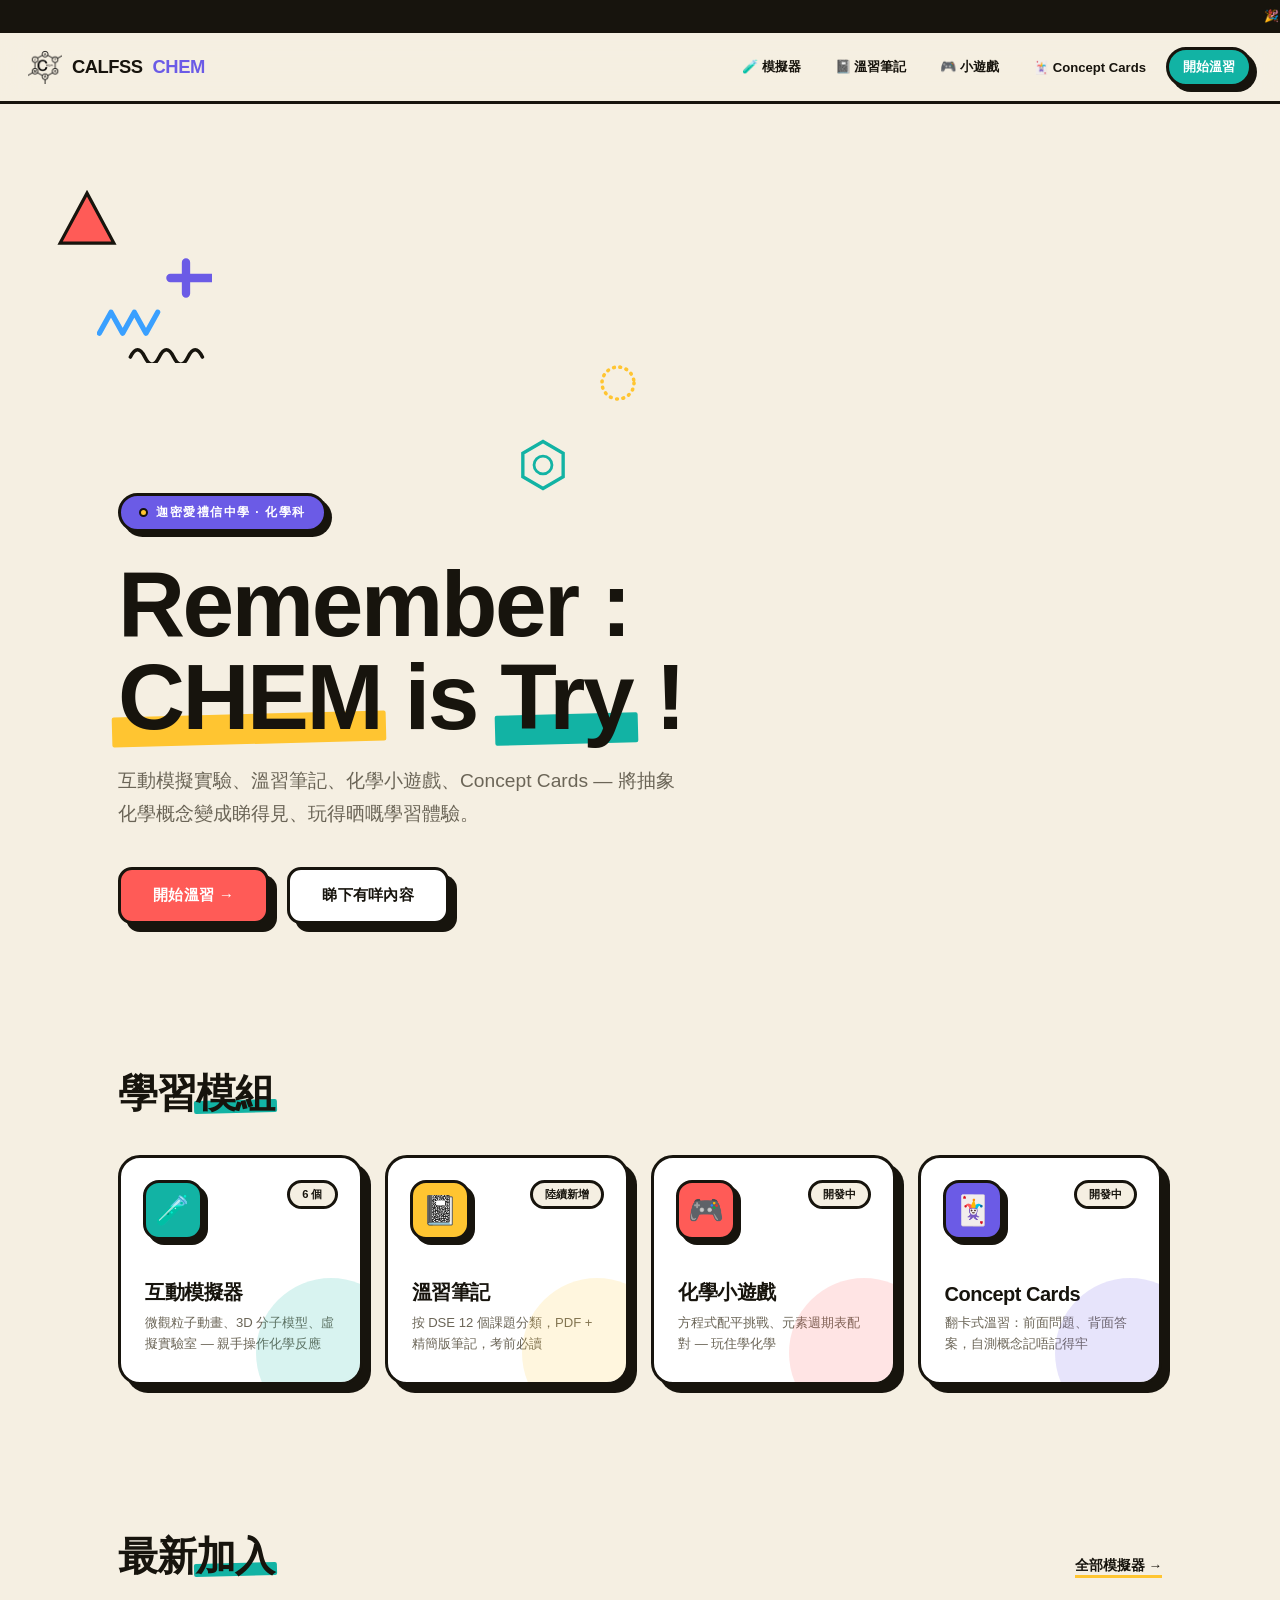
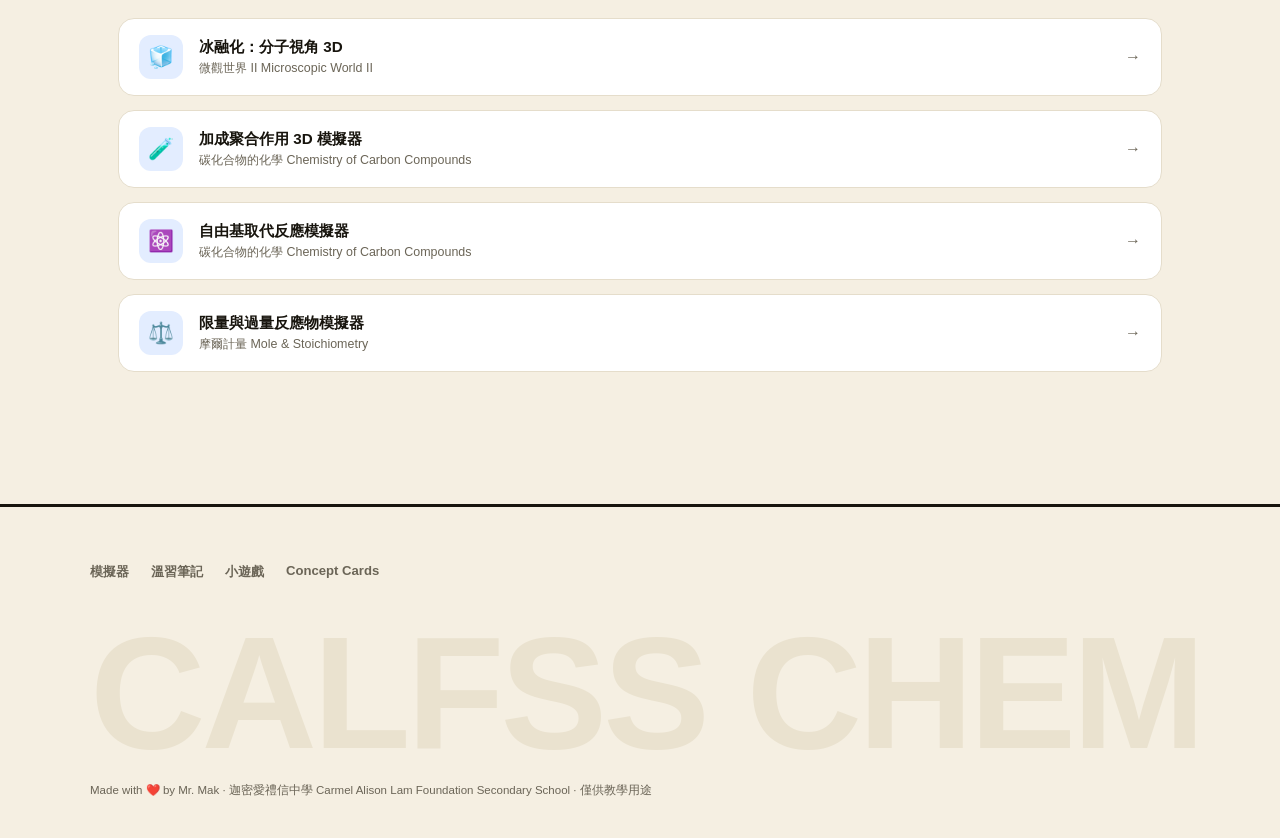
==== index.html @ cb92e084 "CALFSS CHEM: DSE chemistry learning site with 6 simulators" ====
<!DOCTYPE html>
<html lang="zh-HK">
<head>
<meta charset="UTF-8">
<meta name="viewport" content="width=device-width, initial-scale=1">
<title>CALFSS CHEM · DSE 化學學習網</title>
<style>
  :root{
    --cream:#f5efe2; --ink:#17140d; --muted:#6b6557; --line:#e5ddcb;
    --teal:#12b3a4; --coral:#ff5b57; --mustard:#ffc531; --violet:#6b5be6; --sky:#3aa0ff;
  }
  *{box-sizing:border-box;margin:0;padding:0}
  html{scroll-behavior:smooth}
  body{font-family:-apple-system,"PingFang HK","Noto Sans HK","Microsoft JhengHei",sans-serif;
       background:var(--cream);color:var(--ink);-webkit-font-smoothing:antialiased;overflow-x:hidden}

  /* ---------- announcement bar ---------- */
  .announce{
    background:var(--ink);color:#fff;text-align:center;font-size:.75rem;
    padding:8px 16px;letter-spacing:.5px;white-space:nowrap;overflow:hidden;
  }
  .announce span{display:inline-block;padding-left:100%;animation:marquee 22s linear infinite}
  @keyframes marquee{0%{transform:translateX(0)}100%{transform:translateX(-100%)}}

  /* ---------- nav ---------- */
  nav{
    position:sticky;top:0;z-index:50;display:flex;align-items:center;justify-content:space-between;
    padding:14px 28px;background:rgba(245,239,226,.9);backdrop-filter:blur(14px);
    border-bottom:3px solid var(--ink);
  }
  .logo{font-weight:900;font-size:1.15rem;letter-spacing:-.5px;text-decoration:none;color:var(--ink);display:flex;align-items:center;gap:10px}
  .logo-img{height:34px;width:auto;display:block}
  .logo em{font-style:normal;color:var(--violet)}
  .navlinks{display:flex;gap:6px;flex-wrap:wrap;align-items:center}
  .navlinks a{
    text-decoration:none;color:var(--ink);font-size:.82rem;padding:8px 14px;border-radius:999px;
    transition:.15s;font-weight:700;
  }
  .navlinks a:hover{background:var(--mustard)}
  .nav-cta{
    background:var(--teal);color:#fff !important;border:3px solid var(--ink);
    box-shadow:5px 5px 0 var(--ink);font-weight:800 !important;
  }
  .nav-cta:hover{transform:translate(2px,2px);box-shadow:3px 3px 0 var(--ink);background:var(--teal) !important}

  /* ---------- Memphis confetti ---------- */
  .confetti{position:absolute;pointer-events:none;z-index:0}
  .confetti svg{display:block;width:100%;height:auto}
  @keyframes drift{0%,100%{transform:translateY(0) rotate(0deg)}50%{transform:translateY(-18px) rotate(8deg)}}
  @keyframes spinSlow{to{transform:rotate(360deg)}}
  @keyframes bob{0%,100%{transform:translateY(0)}50%{transform:translateY(-14px)}}
  @keyframes sway{0%,100%{transform:rotate(-6deg)}50%{transform:rotate(6deg)}}
  .c-drift{animation:drift 9s ease-in-out infinite}
  .c-spin{animation:spinSlow 26s linear infinite}
  .c-bob{animation:bob 6s ease-in-out infinite}
  .c-sway{animation:sway 7s ease-in-out infinite;transform-origin:top center}
  @media (prefers-reduced-motion: reduce){.c-drift,.c-spin,.c-bob,.c-sway{animation:none}}

  /* ---------- hero ---------- */
  .hero{
    position:relative;display:flex;flex-direction:column;justify-content:center;
    padding:84px 28px 70px;max-width:1100px;margin:0 auto;
  }
  .hero > *{position:relative;z-index:1}
  .eyebrow{
    display:inline-flex;align-items:center;gap:8px;width:fit-content;
    background:var(--violet);color:#fff;font-size:.75rem;font-weight:800;letter-spacing:1.5px;
    text-transform:uppercase;border:3px solid var(--ink);border-radius:999px;
    padding:8px 18px;box-shadow:5px 5px 0 var(--ink);
  }
  .eyebrow .dot{width:9px;height:9px;border-radius:50%;background:var(--mustard);border:2px solid var(--ink)}
  .hero h1{
    font-size:clamp(2.8rem,8.5vw,5.8rem);font-weight:900;letter-spacing:-2.5px;line-height:1.0;
    margin:26px 0 20px;
  }
  .hl{position:relative;white-space:nowrap;z-index:0}
  .hl::after{
    content:"";position:absolute;left:-.06em;right:-.06em;bottom:.06em;height:.32em;
    background:var(--mustard);z-index:-1;transform:rotate(-1.5deg);border-radius:2px;
  }
  .hl.t::after{background:var(--teal)}
  .hero p{font-size:clamp(1rem,2.4vw,1.2rem);color:var(--muted);max-width:560px;line-height:1.75;font-weight:500}
  .cta-row{display:flex;gap:18px;margin-top:36px;flex-wrap:wrap}
  .btn{
    display:inline-block;padding:15px 32px;border-radius:14px;font-weight:800;font-size:.95rem;
    text-decoration:none;transition:.12s;letter-spacing:.3px;border:3px solid var(--ink);
    box-shadow:8px 8px 0 var(--ink);
  }
  .btn:active,.btn:hover{transform:translate(2px,2px);box-shadow:3px 3px 0 var(--ink)}
  .btn-coral{background:var(--coral);color:#fff}
  .btn-ghost{background:#fff;color:var(--ink)}

  /* ---------- section shell ---------- */
  section{padding:72px 28px;max-width:1100px;margin:0 auto;position:relative;z-index:1}
  .sec-head{display:flex;align-items:baseline;justify-content:space-between;gap:16px;margin-bottom:34px;flex-wrap:wrap}
  .sec-head h2{font-size:clamp(1.7rem,4vw,2.5rem);font-weight:900;letter-spacing:-1px}
  .sec-head h2 .hl::after{background:var(--teal)}
  .sec-head a{font-size:.85rem;font-weight:800;color:var(--ink);text-decoration:none;border-bottom:3px solid var(--mustard)}
  .sec-head a:hover{color:var(--coral)}

  /* ---------- module cards (Memphis) ---------- */
  .mods{display:grid;gap:22px;grid-template-columns:repeat(auto-fit,minmax(240px,1fr))}
  .mod{
    background:#fff;border:3px solid var(--ink);border-radius:22px;padding:28px 24px;
    text-decoration:none;color:var(--ink);position:relative;overflow:hidden;
    min-height:230px;display:flex;flex-direction:column;justify-content:flex-end;
    box-shadow:8px 8px 0 var(--ink);transition:.15s;
  }
  .mod:hover{transform:translate(3px,3px);box-shadow:3px 3px 0 var(--ink)}
  .mod .chip{
    position:absolute;top:22px;left:22px;width:60px;height:60px;border-radius:16px;
    display:grid;place-items:center;font-size:1.8rem;border:3px solid var(--ink);
    box-shadow:5px 5px 0 var(--ink);
  }
  .mod .corner{
    position:absolute;right:-46px;bottom:-46px;width:150px;height:150px;border-radius:50%;
    opacity:.16;
  }
  .mod h3{font-size:1.25rem;font-weight:900;letter-spacing:-.5px}
  .mod p{font-size:.82rem;color:var(--muted);margin-top:6px;line-height:1.6;font-weight:500}
  .mod .count{
    position:absolute;top:22px;right:22px;font-size:.7rem;font-weight:800;
    border:3px solid var(--ink);padding:4px 12px;border-radius:999px;background:var(--cream);
  }
  .m-sim .chip,.m-sim .corner{background:var(--teal)}
  .m-note .chip,.m-note .corner{background:var(--mustard)}
  .m-game .chip,.m-game .corner{background:var(--coral)}
  .m-card .chip,.m-card .corner{background:var(--violet)}

  /* ---------- latest strip (keep clean) ---------- */
  .latest{display:grid;gap:14px}
  .lat{
    display:flex;align-items:center;gap:16px;background:#fff;border:1.5px solid var(--line);
    border-radius:16px;padding:16px 20px;text-decoration:none;color:var(--ink);transition:.15s;
  }
  .lat:hover{border-color:var(--ink);transform:translateX(4px)}
  .lat .ic{width:44px;height:44px;border-radius:12px;display:grid;place-items:center;font-size:1.3rem;flex-shrink:0}
  .lat .t{font-weight:800;font-size:.95rem}
  .lat .s{font-size:.78rem;color:var(--muted);margin-top:2px}
  .lat .go{margin-left:auto;color:var(--muted);font-weight:800}

  /* ---------- footer ---------- */
  footer{margin-top:60px;border-top:3px solid var(--ink);padding:56px 28px 40px;overflow:hidden;background:var(--cream)}
  .foot-wrap{max-width:1100px;margin:0 auto}
  .foot-links{display:flex;gap:22px;flex-wrap:wrap;margin-bottom:40px}
  .foot-links a{color:var(--muted);text-decoration:none;font-size:.82rem;font-weight:700}
  .foot-links a:hover{color:var(--coral)}
  .foot-big{
    font-size:clamp(3.4rem,14vw,10rem);font-weight:900;letter-spacing:-4px;line-height:.9;
    color:#eae2cf;user-select:none;white-space:nowrap;
  }
  .foot-small{color:var(--muted);font-size:.72rem;margin-top:18px}

  @media(max-width:560px){
    nav{padding:12px 16px}
    .hero,section{padding-left:16px;padding-right:16px}
    .cta-row{gap:14px}
  }
</style>
</head>
<body>

<div class="announce"><span>🎉 新增模擬器：加成聚合作用 3D · 自由基取代反應 · 限量反應物 · 酸鹼滴定 · 溫度滴定 &nbsp;·&nbsp; DSE 化學學習網，持續更新中</span></div>

<nav>
  <a class="logo" href="index.html"><img src="assets/MWK_logo.png" alt="MWK" class="logo-img">CALFSS<em>CHEM</em></a>
  <div class="navlinks">
    <a href="sims.html">🧪 模擬器</a>
    <a href="notes.html">📓 溫習筆記</a>
    <a href="games.html">🎮 小遊戲</a>
    <a href="cards.html">🃏 Concept Cards</a>
    <a href="sims.html" class="nav-cta">開始溫習</a>
  </div>
</nav>

<header class="hero">
  <!-- 化學版 Memphis confetti -->
  <div class="confetti c-drift" style="top:8%;right:6%;width:64px">
    <svg viewBox="0 0 100 100"><polygon points="50,8 92,86 8,86" fill="#ff5b57" stroke="#17140d" stroke-width="5"/></svg>
  </div>
  <div class="confetti c-spin" style="top:14%;left:4%;width:52px">
    <svg viewBox="0 0 100 100"><path d="M50 20 v60 M20 50 h80" stroke="#6b5be6" stroke-width="16" stroke-linecap="round"/></svg>
  </div>
  <div class="confetti c-bob" style="top:48%;right:2%;width:70px">
    <svg viewBox="0 0 120 60"><polyline points="4,50 24,14 44,50 64,14 84,50 104,14" fill="none" stroke="#3aa0ff" stroke-width="9" stroke-linecap="round" stroke-linejoin="round"/></svg>
  </div>
  <div class="confetti c-sway" style="top:60%;left:1%;width:84px">
    <svg viewBox="0 0 140 40"><path d="M4 30 q12 -24 24 0 t24 0 t24 0 t24 0 t24 0" fill="none" stroke="#17140d" stroke-width="6" stroke-linecap="round"/></svg>
  </div>
  <div class="confetti c-drift" style="top:36%;left:46%;width:40px;animation-delay:-3s">
    <svg viewBox="0 0 100 100"><circle cx="50" cy="50" r="40" fill="none" stroke="#ffc531" stroke-width="9" stroke-dasharray="2 14" stroke-linecap="round"/></svg>
  </div>
  <div class="confetti c-bob" style="top:74%;right:14%;width:34px;animation-delay:-2s">
    <svg viewBox="0 0 100 100"><circle cx="50" cy="50" r="26" fill="#12b3a4" stroke="#17140d" stroke-width="5"/></svg>
  </div>
  <!-- benzene-ring confetti（化學版）-->
  <div class="confetti c-spin" style="top:6%;left:38%;width:56px;animation-duration:34s">
    <svg viewBox="0 0 100 100"><polygon points="50,8 86,29 86,71 50,92 14,71 14,29" fill="none" stroke="#12b3a4" stroke-width="6"/><circle cx="50" cy="50" r="16" fill="none" stroke="#12b3a4" stroke-width="5"/></svg>
  </div>

  <span class="eyebrow"><span class="dot"></span>迦密愛禮信中學 · 化學科</span>
  <h1>Remember :<br><span class="hl">CHEM</span> is <span class="hl t">Try</span> !</h1>
  <p>互動模擬實驗、溫習筆記、化學小遊戲、Concept Cards — 將抽象化學概念變成睇得見、玩得晒嘅學習體驗。</p>
  <div class="cta-row">
    <a class="btn btn-coral" href="sims.html">開始溫習 →</a>
    <a class="btn btn-ghost" href="#modules">睇下有咩內容</a>
  </div>
</header>

<section id="modules">
  <div class="sec-head"><h2>學習<span class="hl">模組</span></h2></div>
  <div class="mods">
    <a class="mod m-sim" href="sims.html">
      <span class="chip">🧪</span><span class="count" id="cnt-sim">5 個</span>
      <span class="corner"></span>
      <h3>互動模擬器</h3>
      <p>微觀粒子動畫、3D 分子模型、虛擬實驗室 — 親手操作化學反應</p>
    </a>
    <a class="mod m-note" href="notes.html">
      <span class="chip">📓</span><span class="count" id="cnt-note">陸續新增</span>
      <span class="corner"></span>
      <h3>溫習筆記</h3>
      <p>按 DSE 12 個課題分類，PDF + 精簡版筆記，考前必讀</p>
    </a>
    <a class="mod m-game" href="games.html">
      <span class="chip">🎮</span><span class="count">開發中</span>
      <span class="corner"></span>
      <h3>化學小遊戲</h3>
      <p>方程式配平挑戰、元素週期表配對 — 玩住學化學</p>
    </a>
    <a class="mod m-card" href="cards.html">
      <span class="chip">🃏</span><span class="count">開發中</span>
      <span class="corner"></span>
      <h3>Concept Cards</h3>
      <p>翻卡式溫習：前面問題、背面答案，自測概念記唔記得牢</p>
    </a>
  </div>
</section>

<section>
  <div class="sec-head">
    <h2>最新<span class="hl t">加入</span></h2>
    <a href="sims.html">全部模擬器 →</a>
  </div>
  <div class="latest" id="latest"></div>
</section>

<footer>
  <div class="foot-wrap">
    <div class="foot-links">
      <a href="sims.html">模擬器</a>
      <a href="notes.html">溫習筆記</a>
      <a href="games.html">小遊戲</a>
      <a href="cards.html">Concept Cards</a>
    </div>
    <div class="foot-big">CALFSS CHEM</div>
    <div class="foot-small">Made with ❤️ by Mr. Mak · 迦密愛禮信中學 Carmel Alison Lam Foundation Secondary School · 僅供教學用途</div>
  </div>
</footer>

<script src="sims.js"></script>
<script>
  // 最新加入：取 sims.js 頭 4 個
  const BG={chemistry:'#e3edff',physics:'#ffe3f1',biology:'#fff3d6',is:'#e6e3ff'};
  document.getElementById('latest').innerHTML = SIMS.slice(0,4).map(s=>`
    <a class="lat" href="sims/${s.id}/index.html" target="_blank">
      <div class="ic" style="background:${BG[s.subject]}">${s.emoji}</div>
      <div><div class="t">${s.title}</div><div class="s">${s.topic}</div></div>
      <div class="go">→</div>
    </a>`).join('');
  document.getElementById('cnt-sim').textContent = SIMS.length + ' 個';
</script>
</body>
</html>
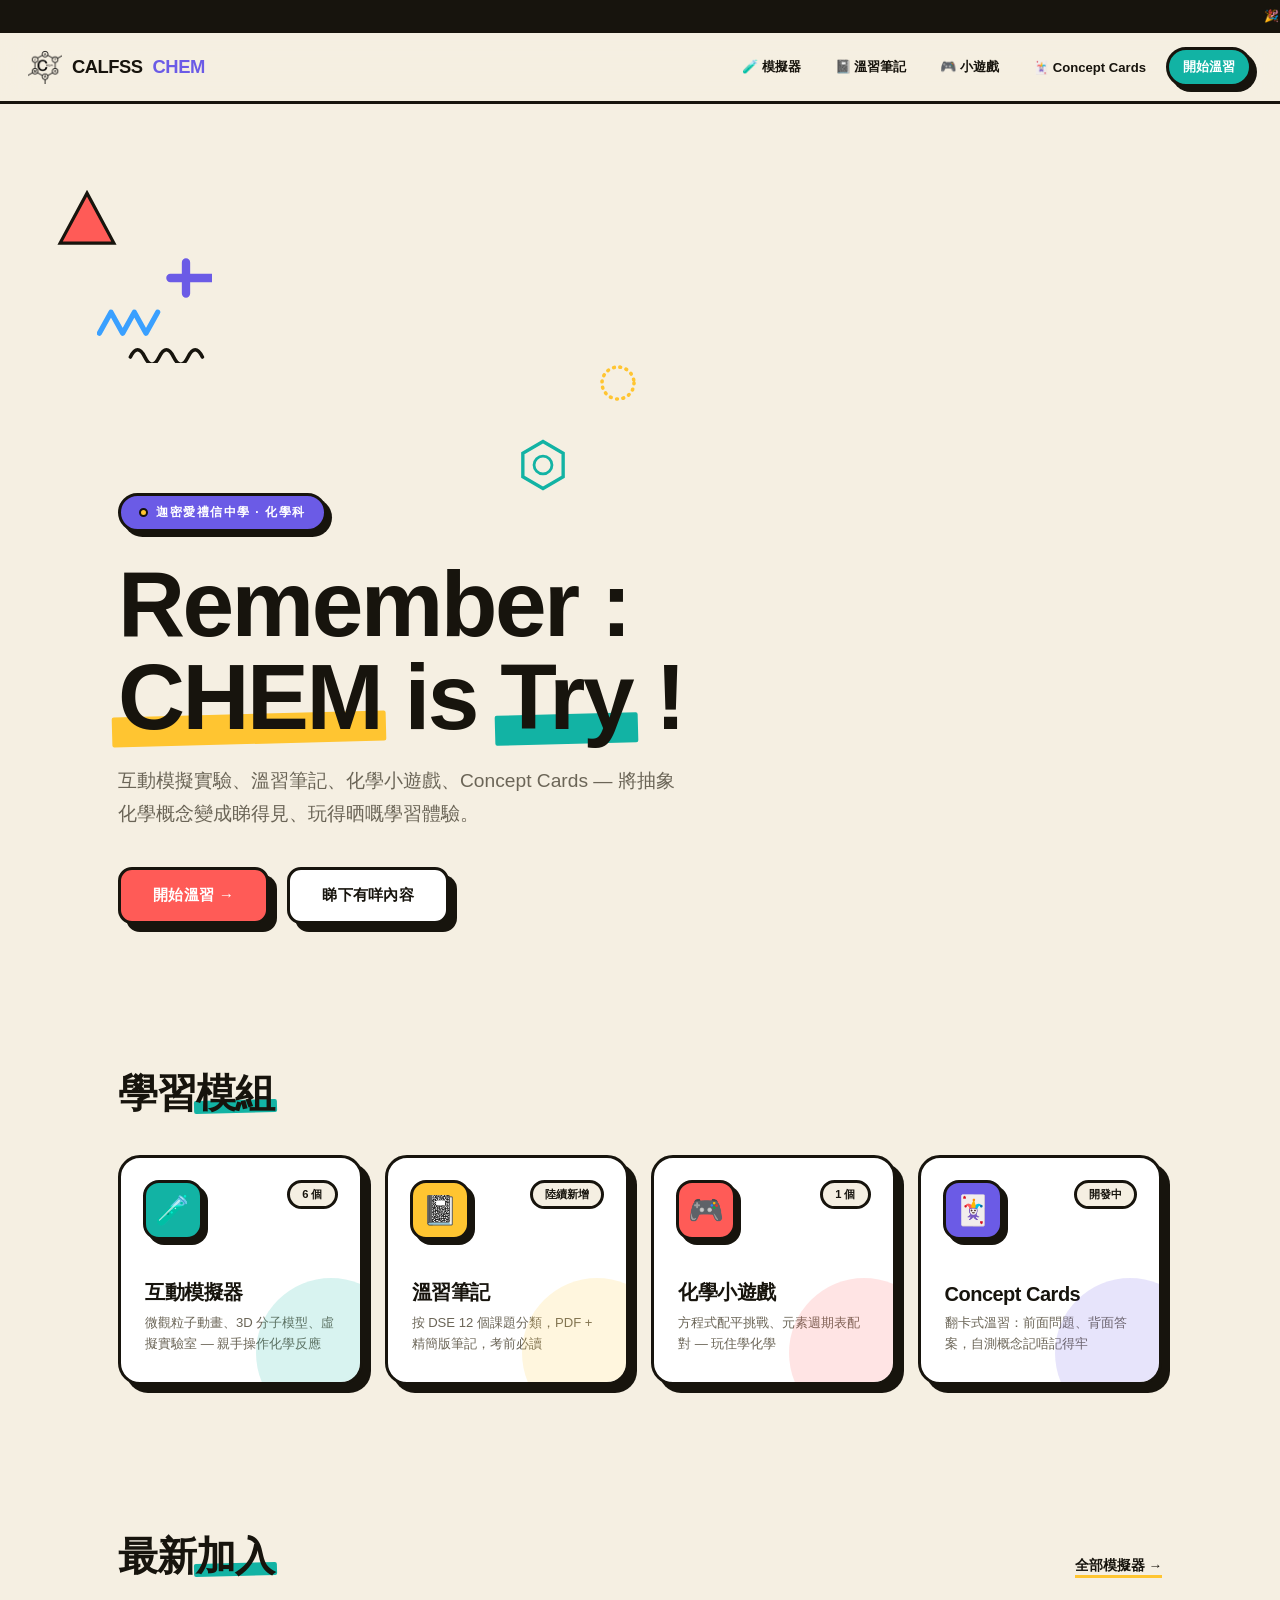
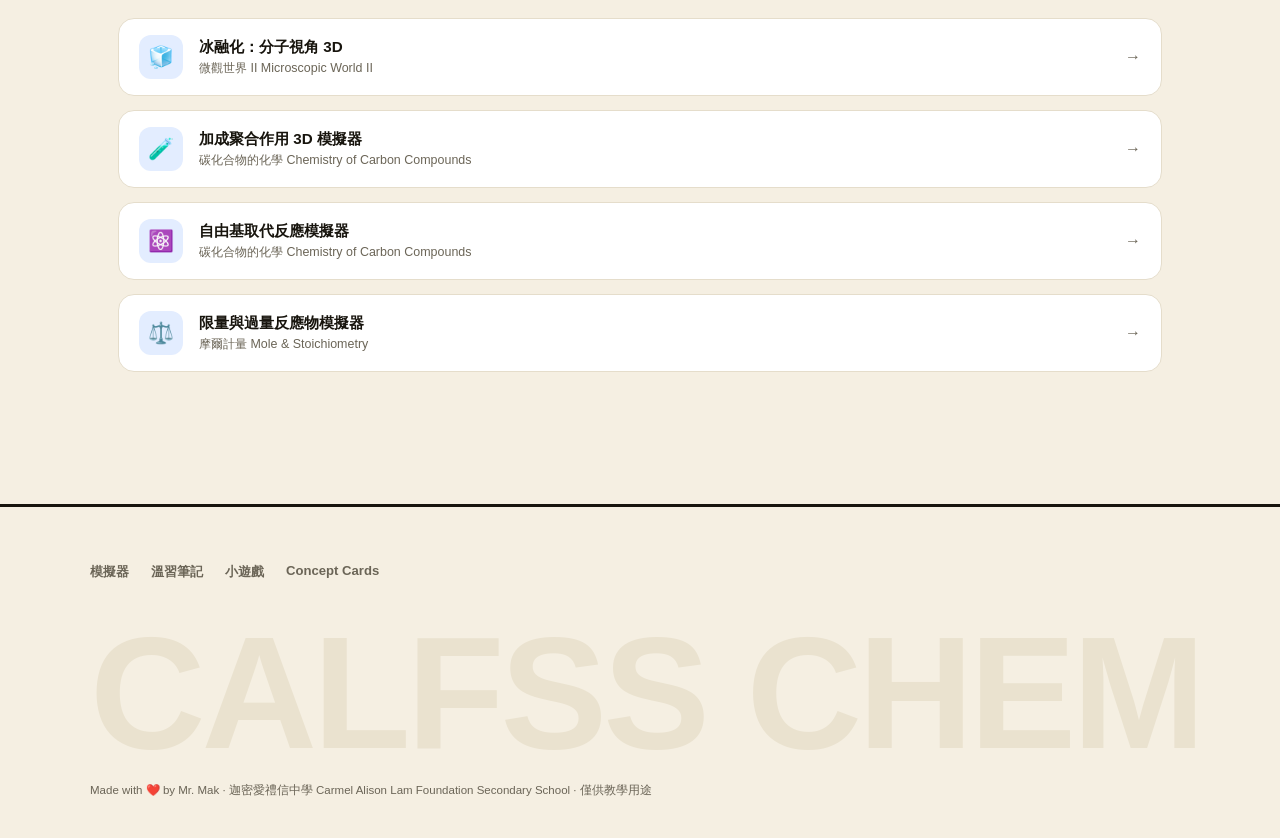
==== commit 72de8be9: "add 沉澱泡泡龍 game + games gallery" ====
--- a/index.html
+++ b/index.html
@@ -223,7 +223,7 @@
       <p>按 DSE 12 個課題分類，PDF + 精簡版筆記，考前必讀</p>
     </a>
     <a class="mod m-game" href="games.html">
-      <span class="chip">🎮</span><span class="count">開發中</span>
+      <span class="chip">🎮</span><span class="count" id="cnt-game">陸續新增</span>
       <span class="corner"></span>
       <h3>化學小遊戲</h3>
       <p>方程式配平挑戰、元素週期表配對 — 玩住學化學</p>
@@ -259,6 +259,7 @@
 </footer>
 
 <script src="sims.js"></script>
+<script src="games/games.js"></script>
 <script>
   // 最新加入：取 sims.js 頭 4 個
   const BG={chemistry:'#e3edff',physics:'#ffe3f1',biology:'#fff3d6',is:'#e6e3ff'};
@@ -269,6 +270,7 @@
       <div class="go">→</div>
     </a>`).join('');
   document.getElementById('cnt-sim').textContent = SIMS.length + ' 個';
+  document.getElementById('cnt-game').textContent = GAMES.length + ' 個';
 </script>
 </body>
 </html>
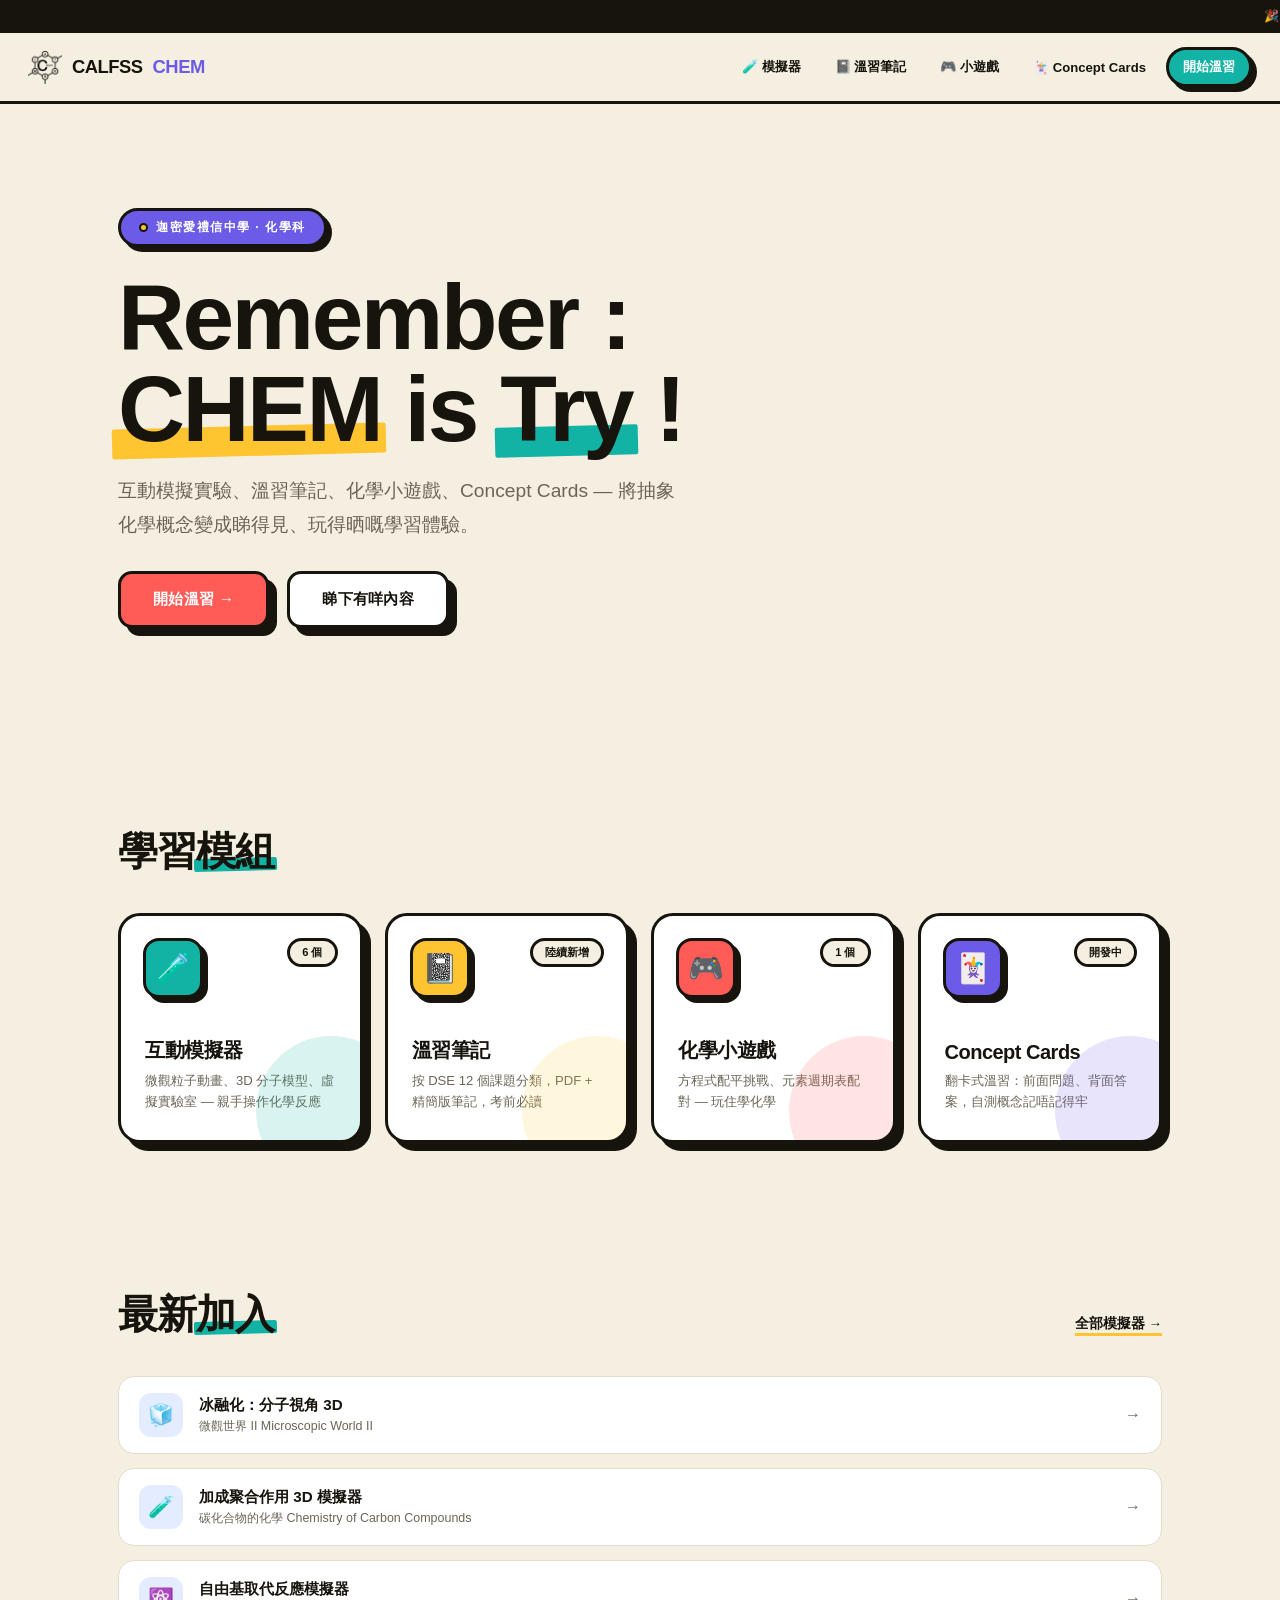
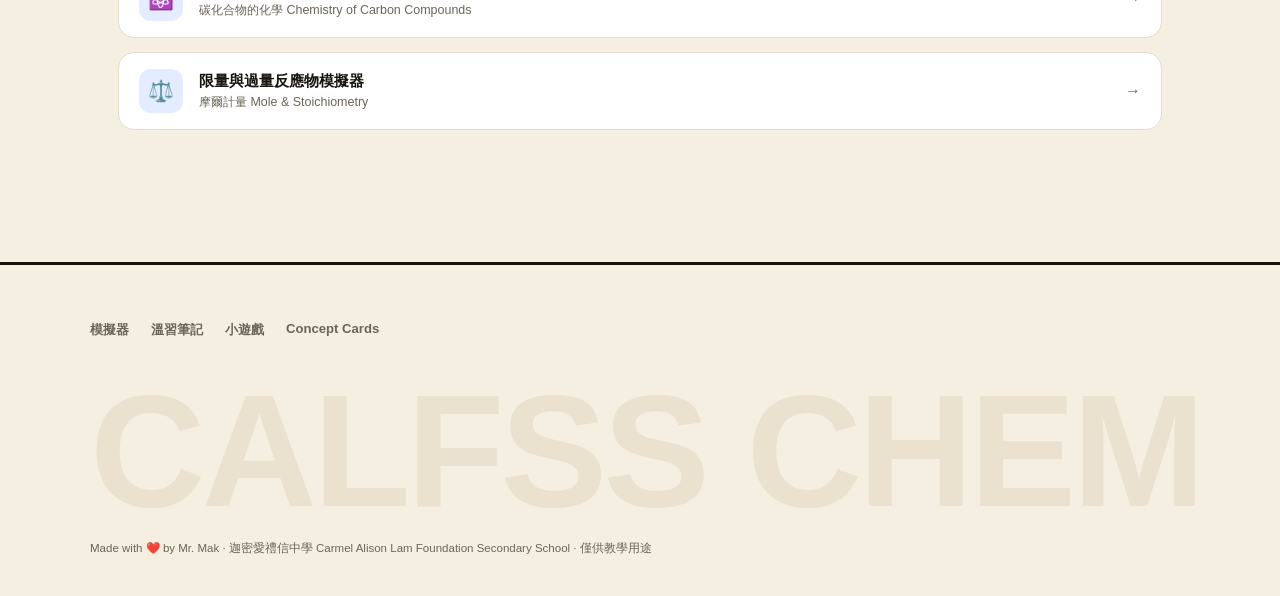
==== commit f75808c7: "redesign hero: mascot character + speech bubble headline + remove confetti" ====
--- a/index.html
+++ b/index.html
@@ -43,23 +43,10 @@
   }
   .nav-cta:hover{transform:translate(2px,2px);box-shadow:3px 3px 0 var(--ink);background:var(--teal) !important}
 
-  /* ---------- Memphis confetti ---------- */
-  .confetti{position:absolute;pointer-events:none;z-index:0}
-  .confetti svg{display:block;width:100%;height:auto}
-  @keyframes drift{0%,100%{transform:translateY(0) rotate(0deg)}50%{transform:translateY(-18px) rotate(8deg)}}
-  @keyframes spinSlow{to{transform:rotate(360deg)}}
-  @keyframes bob{0%,100%{transform:translateY(0)}50%{transform:translateY(-14px)}}
-  @keyframes sway{0%,100%{transform:rotate(-6deg)}50%{transform:rotate(6deg)}}
-  .c-drift{animation:drift 9s ease-in-out infinite}
-  .c-spin{animation:spinSlow 26s linear infinite}
-  .c-bob{animation:bob 6s ease-in-out infinite}
-  .c-sway{animation:sway 7s ease-in-out infinite;transform-origin:top center}
-  @media (prefers-reduced-motion: reduce){.c-drift,.c-spin,.c-bob,.c-sway{animation:none}}
-
   /* ---------- hero ---------- */
   .hero{
     position:relative;display:flex;flex-direction:column;justify-content:center;
-    padding:84px 28px 70px;max-width:1100px;margin:0 auto;
+    padding:80px 28px 100px;max-width:1100px;margin:0 auto;min-height:72vh;
   }
   .hero > *{position:relative;z-index:1}
   .eyebrow{
@@ -71,7 +58,7 @@
   .eyebrow .dot{width:9px;height:9px;border-radius:50%;background:var(--mustard);border:2px solid var(--ink)}
   .hero h1{
     font-size:clamp(2.8rem,8.5vw,5.8rem);font-weight:900;letter-spacing:-2.5px;line-height:1.0;
-    margin:26px 0 20px;
+    margin:24px 0 18px;
   }
   .hl{position:relative;white-space:nowrap;z-index:0}
   .hl::after{
@@ -80,7 +67,7 @@
   }
   .hl.t::after{background:var(--teal)}
   .hero p{font-size:clamp(1rem,2.4vw,1.2rem);color:var(--muted);max-width:560px;line-height:1.75;font-weight:500}
-  .cta-row{display:flex;gap:18px;margin-top:36px;flex-wrap:wrap}
+  .cta-row{display:flex;gap:18px;margin-top:30px;flex-wrap:wrap}
   .btn{
     display:inline-block;padding:15px 32px;border-radius:14px;font-weight:800;font-size:.95rem;
     text-decoration:none;transition:.12s;letter-spacing:.3px;border:3px solid var(--ink);
@@ -89,6 +76,17 @@
   .btn:active,.btn:hover{transform:translate(2px,2px);box-shadow:3px 3px 0 var(--ink)}
   .btn-coral{background:var(--coral);color:#fff}
   .btn-ghost{background:#fff;color:var(--ink)}
+
+  /* mascot */
+  .hero-mascot{
+    position:absolute;pointer-events:none;z-index:0;
+    bottom:0;right:0;
+    width:clamp(200px,32vw,420px);
+    animation:mascotFloat 8s ease-in-out infinite;
+  }
+  .hero-mascot img{width:100%;height:auto;display:block;mix-blend-mode:multiply}
+  @keyframes mascotFloat{0%,100%{transform:translateY(0) rotate(-2deg)}50%{transform:translateY(-14px) rotate(2deg)}}
+  @media (prefers-reduced-motion: reduce){.hero-mascot{animation:none}}
 
   /* ---------- section shell ---------- */
   section{padding:72px 28px;max-width:1100px;margin:0 auto;position:relative;z-index:1}
@@ -152,9 +150,26 @@
   .foot-small{color:var(--muted);font-size:.72rem;margin-top:18px}
 
   @media(max-width:560px){
-    nav{padding:12px 16px}
-    .hero,section{padding-left:16px;padding-right:16px}
-    .cta-row{gap:14px}
+    nav{padding:10px 14px;gap:6px;flex-wrap:wrap}
+    .logo{font-size:1rem;gap:6px}
+    .logo-img{height:28px}
+    .navlinks{gap:4px;padding:0;flex-wrap:nowrap;overflow-x:auto;-webkit-overflow-scrolling:touch;scrollbar-width:none}
+    .navlinks a{font-size:.72rem;padding:6px 10px}
+    .nav-cta{padding:6px 14px;font-size:.75rem;box-shadow:3px 3px 0 var(--ink)}
+    .hero{padding:40px 16px 32px;min-height:auto}
+    .hero-mascot{width:clamp(160px,40vw,280px)}
+    .hero h1{font-size:clamp(2rem,10vw,2.8rem);letter-spacing:-1.5px}
+    .hero p{font-size:.9rem}
+    .cta-row{gap:12px;flex-direction:column}
+    .cta-row .btn{text-align:center;width:100%}
+    section{padding:40px 16px}
+    .sec-head h2{font-size:1.4rem}
+    .mods{grid-template-columns:1fr;gap:16px}
+    .mod{min-height:180px;padding:20px 18px}
+    .mod .chip{width:48px;height:48px;font-size:1.4rem;top:16px;left:16px}
+    .mod .count{font-size:.65rem;padding:3px 10px;top:16px;right:16px}
+    .foot-big{font-size:clamp(2.5rem,12vw,5rem)}
+    .confetti{display:none}
   }
 </style>
 </head>
@@ -174,28 +189,9 @@
 </nav>
 
 <header class="hero">
-  <!-- 化學版 Memphis confetti -->
-  <div class="confetti c-drift" style="top:8%;right:6%;width:64px">
-    <svg viewBox="0 0 100 100"><polygon points="50,8 92,86 8,86" fill="#ff5b57" stroke="#17140d" stroke-width="5"/></svg>
-  </div>
-  <div class="confetti c-spin" style="top:14%;left:4%;width:52px">
-    <svg viewBox="0 0 100 100"><path d="M50 20 v60 M20 50 h80" stroke="#6b5be6" stroke-width="16" stroke-linecap="round"/></svg>
-  </div>
-  <div class="confetti c-bob" style="top:48%;right:2%;width:70px">
-    <svg viewBox="0 0 120 60"><polyline points="4,50 24,14 44,50 64,14 84,50 104,14" fill="none" stroke="#3aa0ff" stroke-width="9" stroke-linecap="round" stroke-linejoin="round"/></svg>
-  </div>
-  <div class="confetti c-sway" style="top:60%;left:1%;width:84px">
-    <svg viewBox="0 0 140 40"><path d="M4 30 q12 -24 24 0 t24 0 t24 0 t24 0 t24 0" fill="none" stroke="#17140d" stroke-width="6" stroke-linecap="round"/></svg>
-  </div>
-  <div class="confetti c-drift" style="top:36%;left:46%;width:40px;animation-delay:-3s">
-    <svg viewBox="0 0 100 100"><circle cx="50" cy="50" r="40" fill="none" stroke="#ffc531" stroke-width="9" stroke-dasharray="2 14" stroke-linecap="round"/></svg>
-  </div>
-  <div class="confetti c-bob" style="top:74%;right:14%;width:34px;animation-delay:-2s">
-    <svg viewBox="0 0 100 100"><circle cx="50" cy="50" r="26" fill="#12b3a4" stroke="#17140d" stroke-width="5"/></svg>
-  </div>
-  <!-- benzene-ring confetti（化學版）-->
-  <div class="confetti c-spin" style="top:6%;left:38%;width:56px;animation-duration:34s">
-    <svg viewBox="0 0 100 100"><polygon points="50,8 86,29 86,71 50,92 14,71 14,29" fill="none" stroke="#12b3a4" stroke-width="6"/><circle cx="50" cy="50" r="16" fill="none" stroke="#12b3a4" stroke-width="5"/></svg>
+  <!-- 吉祥物：背景裝飾元素 -->
+  <div class="hero-mascot">
+    <img src="assets/mascot.png" alt="">
   </div>
 
   <span class="eyebrow"><span class="dot"></span>迦密愛禮信中學 · 化學科</span>
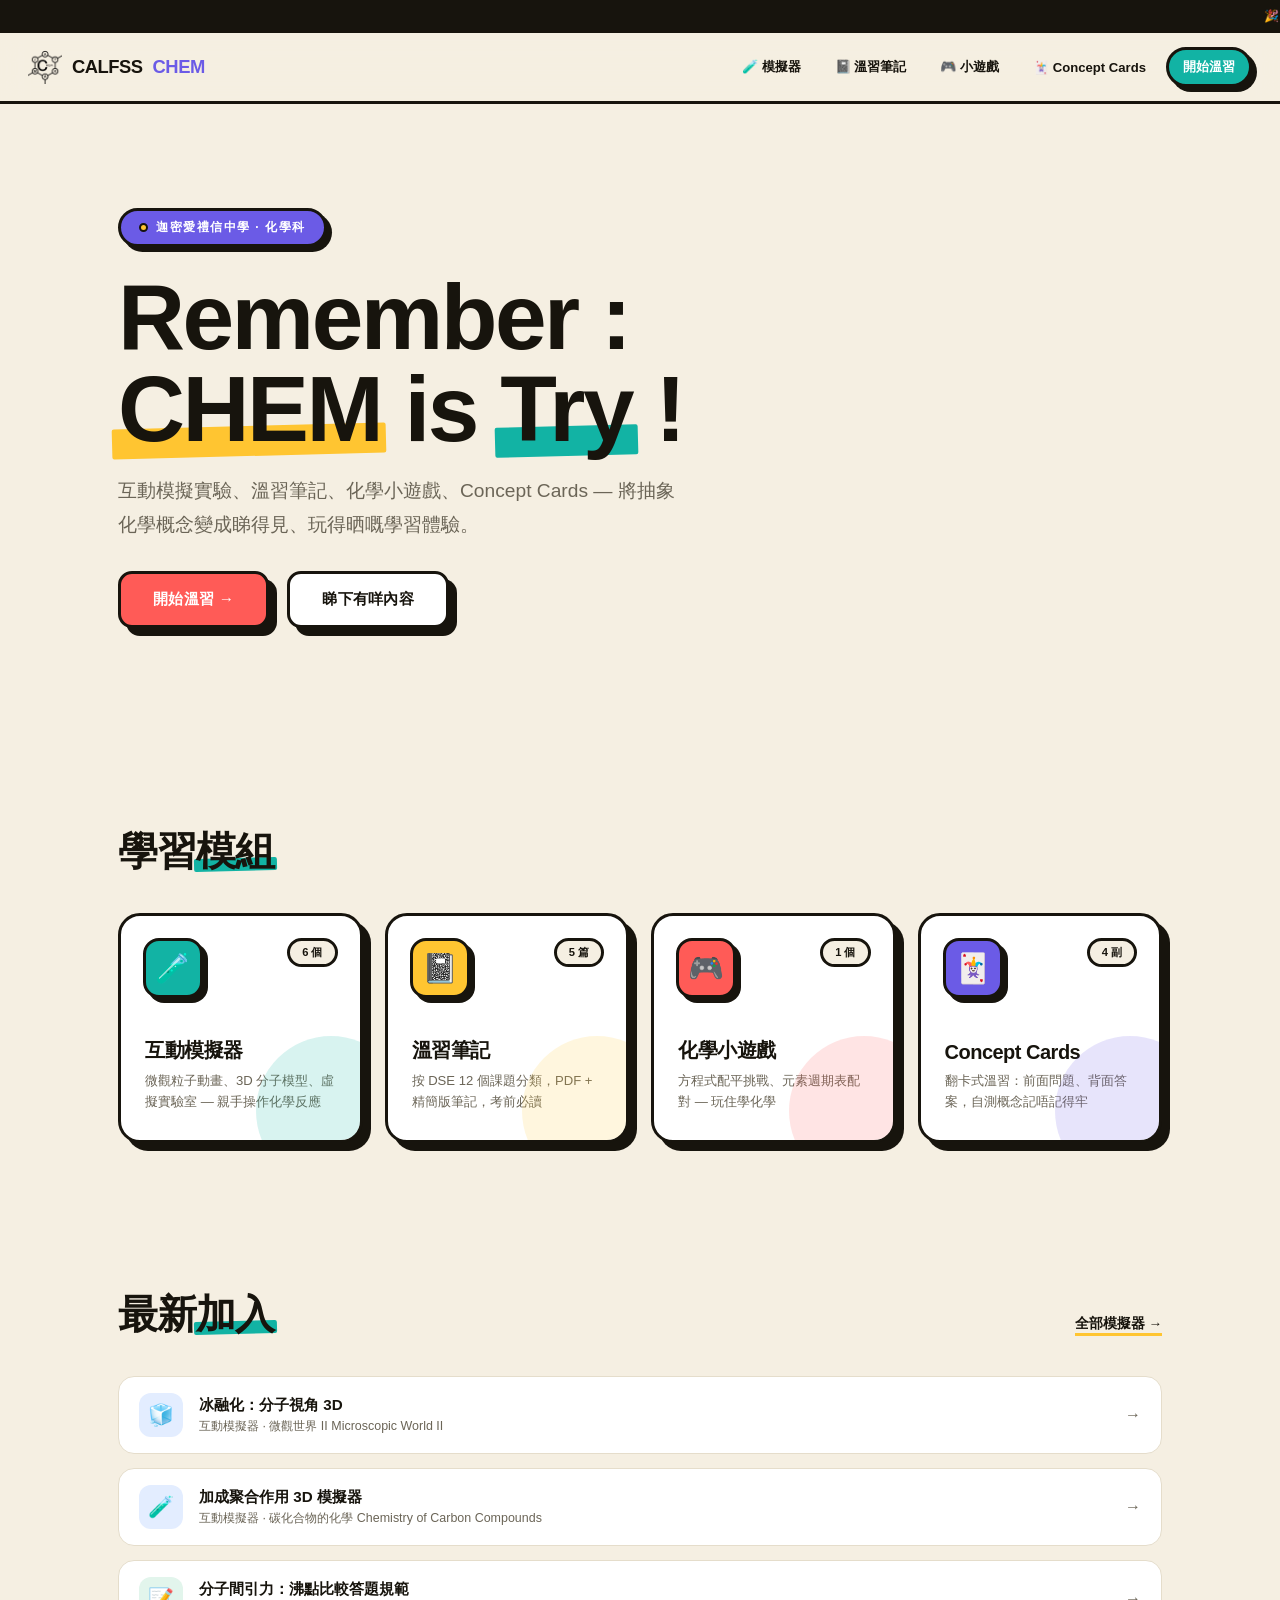
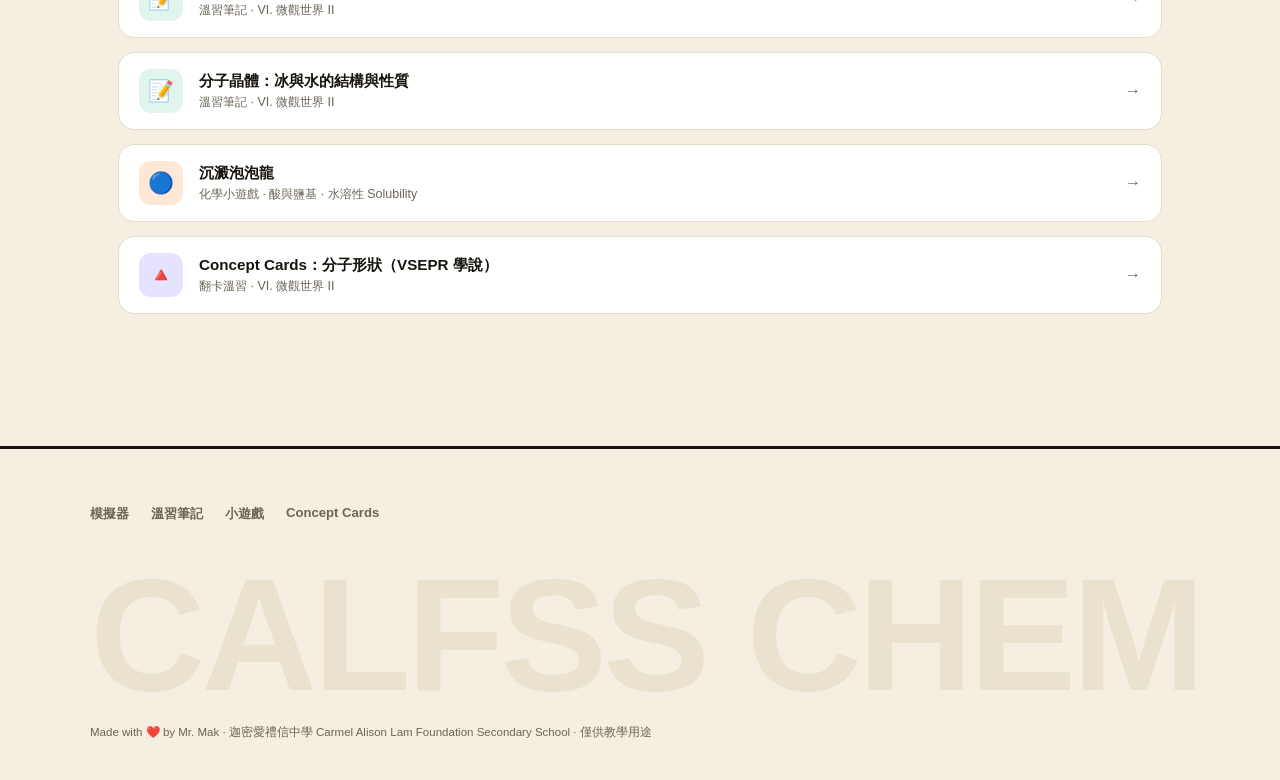
==== commit 63359994: "首頁最新加入：混合 sims/notes/games/cards 動態顯示 + 模組卡數目自動更新" ====
--- a/index.html
+++ b/index.html
@@ -213,7 +213,7 @@
       <p>微觀粒子動畫、3D 分子模型、虛擬實驗室 — 親手操作化學反應</p>
     </a>
     <a class="mod m-note" href="notes.html">
-      <span class="chip">📓</span><span class="count" id="cnt-note">陸續新增</span>
+      <span class="chip">📓</span><span class="count" id="cnt-note">—</span>
       <span class="corner"></span>
       <h3>溫習筆記</h3>
       <p>按 DSE 12 個課題分類，PDF + 精簡版筆記，考前必讀</p>
@@ -225,7 +225,7 @@
       <p>方程式配平挑戰、元素週期表配對 — 玩住學化學</p>
     </a>
     <a class="mod m-card" href="cards.html">
-      <span class="chip">🃏</span><span class="count">開發中</span>
+      <span class="chip">🃏</span><span class="count" id="cnt-card">—</span>
       <span class="corner"></span>
       <h3>Concept Cards</h3>
       <p>翻卡式溫習：前面問題、背面答案，自測概念記唔記得牢</p>
@@ -256,17 +256,43 @@
 
 <script src="sims.js"></script>
 <script src="games/games.js"></script>
+<script src="notes/notes.js"></script>
+<script src="cards/cards.js"></script>
 <script>
-  // 最新加入：取 sims.js 頭 4 個
-  const BG={chemistry:'#e3edff',physics:'#ffe3f1',biology:'#fff3d6',is:'#e6e3ff'};
-  document.getElementById('latest').innerHTML = SIMS.slice(0,4).map(s=>`
-    <a class="lat" href="sims/${s.id}/index.html" target="_blank">
-      <div class="ic" style="background:${BG[s.subject]}">${s.emoji}</div>
-      <div><div class="t">${s.title}</div><div class="s">${s.topic}</div></div>
-      <div class="go">→</div>
-    </a>`).join('');
-  document.getElementById('cnt-sim').textContent = SIMS.length + ' 個';
-  document.getElementById('cnt-game').textContent = GAMES.length + ' 個';
+  // ---- 最新加入：混合 sims / notes / games / cards，各取最新 ----
+  (function(){
+    const items = [];
+    // sims: take top 2
+    SIMS.slice(0,2).forEach(s => items.push({
+      emoji: s.emoji, bg: '#e3edff', title: s.title, sub: '互動模擬器 · ' + s.topic,
+      href: `sims/${s.id}/index.html`
+    }));
+    // notes: take top 2
+    NOTES.slice(0,2).forEach(n => items.push({
+      emoji: '📝', bg: '#e2f5ec', title: n.title, sub: '溫習筆記 · ' + n.topic,
+      href: n.type === 'pdf' ? `notes/${n.file}` : `notes/view.html?f=${encodeURIComponent(n.file)}`
+    }));
+    // games: take top 1
+    GAMES.slice(0,1).forEach(g => items.push({
+      emoji: g.emoji, bg: '#ffe8d6', title: g.title, sub: '化學小遊戲 · ' + g.topic,
+      href: `games/${g.id}/index.html`
+    }));
+    // concept cards: take top 1
+    CARD_DECKS.slice(0,1).forEach(c => items.push({
+      emoji: c.emoji, bg: '#e6e3ff', title: 'Concept Cards：' + c.title, sub: '翻卡溫習 · ' + c.topic,
+      href: 'cards.html'
+    }));
+    document.getElementById('latest').innerHTML = items.map(i => `
+      <a class="lat" href="${i.href}" target="_blank">
+        <div class="ic" style="background:${i.bg}">${i.emoji}</div>
+        <div><div class="t">${i.title}</div><div class="s">${i.sub}</div></div>
+        <div class="go">→</div>
+      </a>`).join('');
+    document.getElementById('cnt-sim').textContent = SIMS.length + ' 個';
+    document.getElementById('cnt-game').textContent = GAMES.length + ' 個';
+    document.getElementById('cnt-note').textContent = NOTES.length + ' 篇';
+    document.getElementById('cnt-card').textContent = CARD_DECKS.length + ' 副';
+  })();
 </script>
 </body>
 </html>
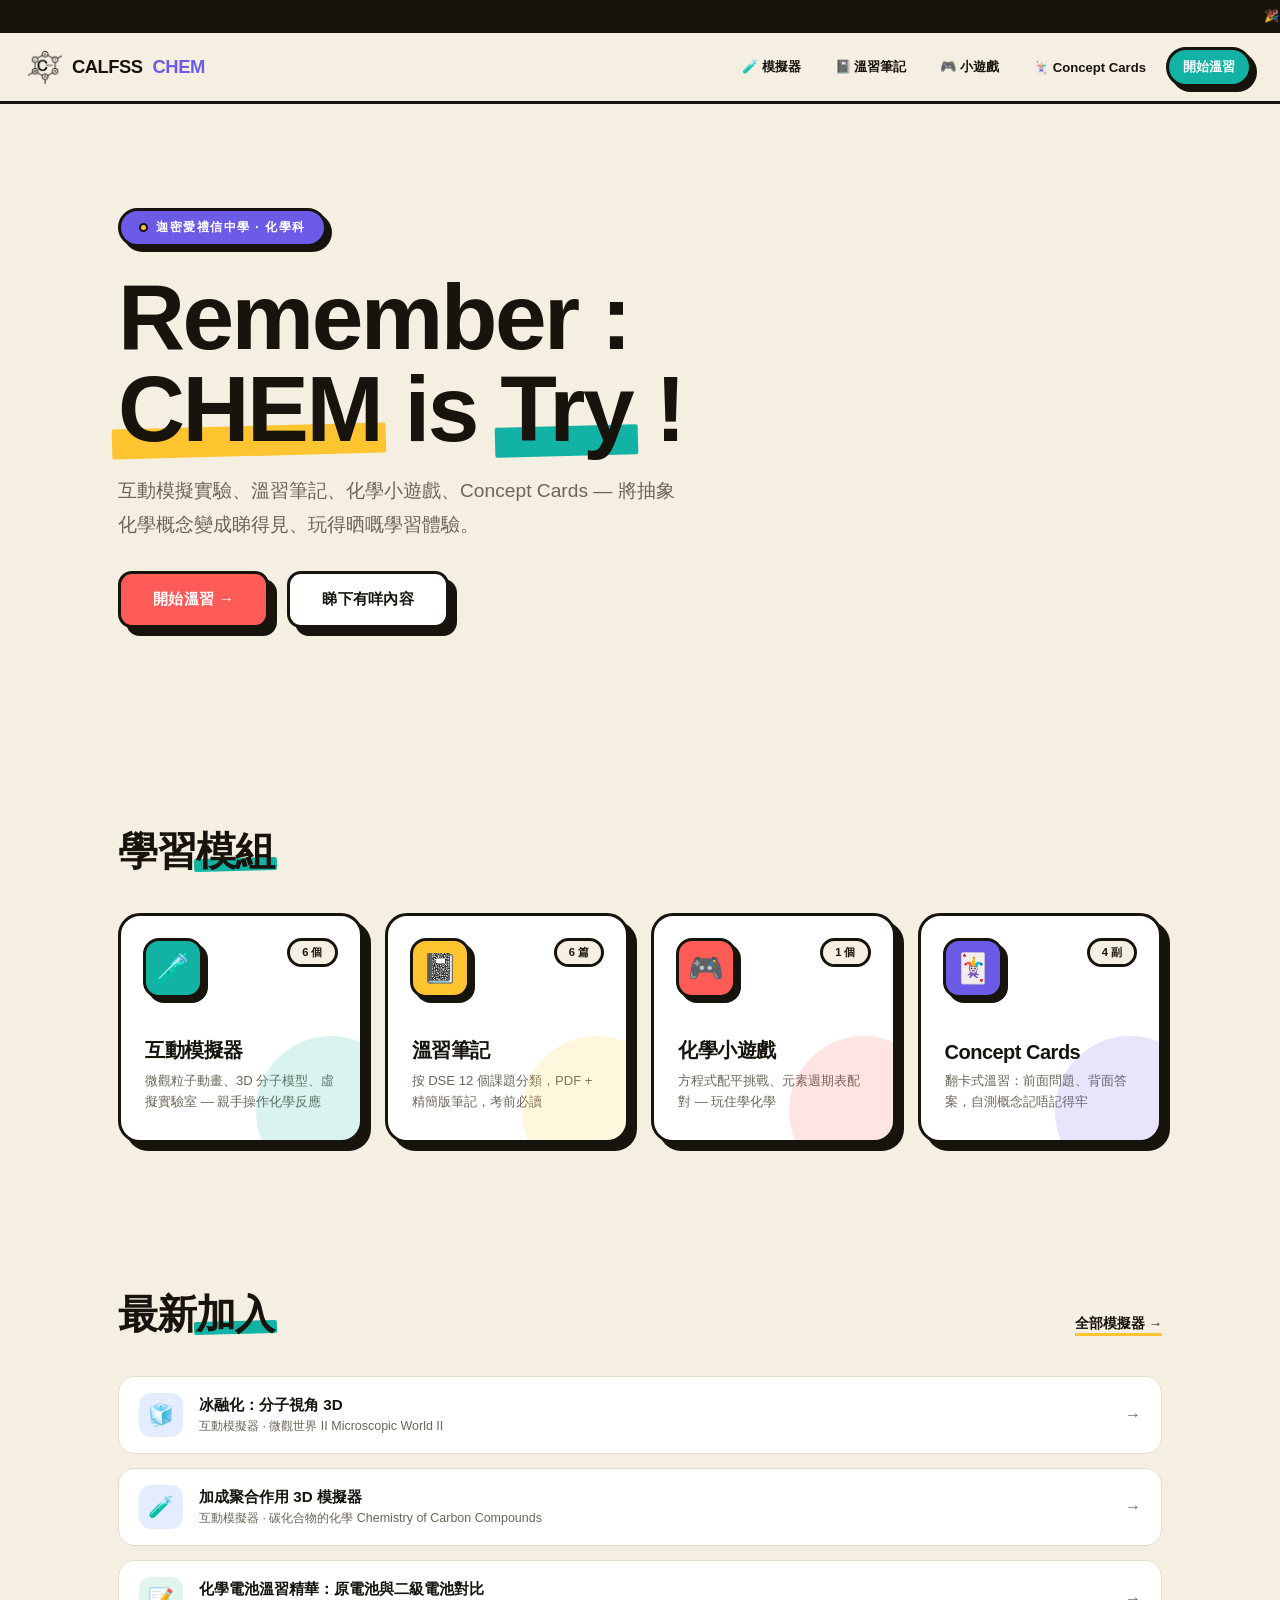
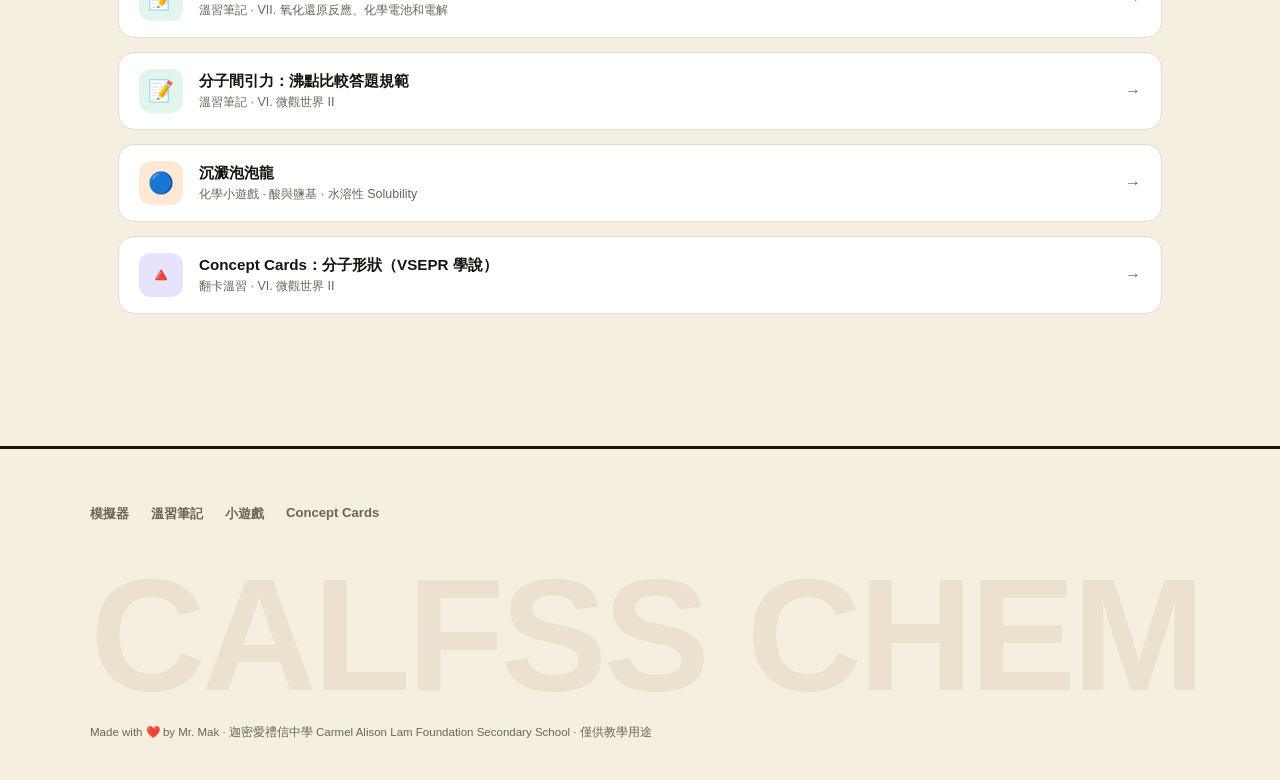
==== commit b928a5d2: "fix: iPhone mascot 被 CTA 按鈕遮住 — mobile 改 static + order:5 排按鈕下面" ====
--- a/index.html
+++ b/index.html
@@ -156,8 +156,9 @@
     .navlinks{gap:4px;padding:0;flex-wrap:nowrap;overflow-x:auto;-webkit-overflow-scrolling:touch;scrollbar-width:none}
     .navlinks a{font-size:.72rem;padding:6px 10px}
     .nav-cta{padding:6px 14px;font-size:.75rem;box-shadow:3px 3px 0 var(--ink)}
-    .hero{padding:40px 16px 32px;min-height:auto}
-    .hero-mascot{width:clamp(160px,40vw,280px)}
+    .hero{padding:40px 16px 32px;min-height:auto;display:flex;flex-direction:column}
+    .hero-mascot{position:static;width:clamp(150px,42vw,200px);margin:24px auto 0;animation:mascotFloat 8s ease-in-out infinite;order:5}
+    .hero-mascot img{width:100%}
     .hero h1{font-size:clamp(2rem,10vw,2.8rem);letter-spacing:-1.5px}
     .hero p{font-size:.9rem}
     .cta-row{gap:12px;flex-direction:column}
